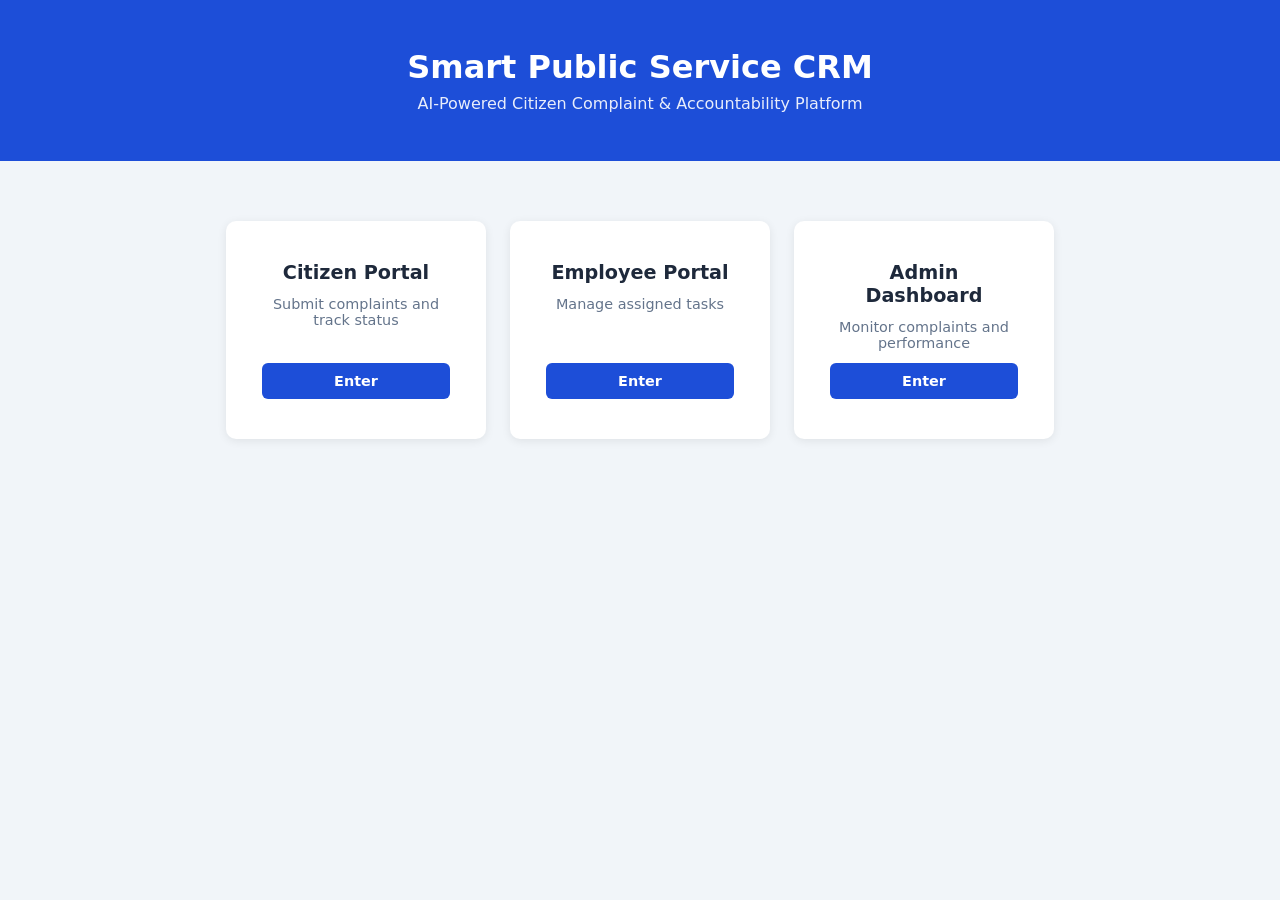
==== index.html @ bdbe7e9e "Initial commit" ====
<!DOCTYPE html>
<html lang="en">
<head>
  <meta charset="UTF-8" />
  <meta name="viewport" content="width=device-width, initial-scale=1.0"/>
  <title>Smart Public Service CRM</title>
  <link rel="stylesheet" href="css/style.css" />
</head>
<body>
  <header class="main-header">
    <h1>Smart Public Service CRM</h1>
    <p>AI-Powered Citizen Complaint &amp; Accountability Platform</p>
  </header>

  <main class="portal-selection">
    <div class="portal-card">
      <h2>Citizen Portal</h2>
      <p>Submit complaints and track status</p>
      <a href="login-citizen.html" class="btn-primary">Enter</a>
    </div>
    <div class="portal-card">
      <h2>Employee Portal</h2>
      <p>Manage assigned tasks</p>
      <a href="login-employee.html" class="btn-primary">Enter</a>
    </div>
    <div class="portal-card">
      <h2>Admin Dashboard</h2>
      <p>Monitor complaints and performance</p>
      <a href="login-admin.html" class="btn-primary">Enter</a>
    </div>
  </main>
</body>
</html>
---- css/style.css ----
/* ============================================================
   style.css — Global Styles
   Smart Public Service CRM
   ============================================================ */

*, *::before, *::after {
  box-sizing: border-box;
  margin: 0;
  padding: 0;
}

:root {
  --primary: #1d4ed8;
  --primary-dark: #1e3a8a;
  --primary-light: #dbeafe;
  --accent: #2563eb;
  --green: #059669;
  --orange: #d97706;
  --red: #dc2626;
  --text: #1e293b;
  --text-light: #64748b;
  --bg: #f1f5f9;
  --surface: #ffffff;
  --border: #e2e8f0;
  --radius: 10px;
  --shadow: 0 2px 10px rgba(0,0,0,0.08);
}

body {
  font-family: 'Segoe UI', system-ui, -apple-system, sans-serif;
  background: var(--bg);
  color: var(--text);
  font-size: 15px;
  min-height: 100vh;
}

/* ── Header ─────────────────────────────────────────── */
.main-header {
  background: var(--primary);
  color: white;
  text-align: center;
  padding: 48px 24px;
}
.main-header h1 {
  font-size: 2rem;
  font-weight: 700;
  margin-bottom: 8px;
}
.main-header p {
  font-size: 1rem;
  opacity: 0.9;
}

.page-header {
  background: var(--primary);
  color: white;
  padding: 18px 20px;
  display: flex;
  align-items: center;
  justify-content: space-between;
}
.page-header h2 {
  font-size: 1.15rem;
  font-weight: 600;
}

/* ── Portal Selection (index.html) ───────────────────── */
.portal-selection {
  display: flex;
  gap: 24px;
  justify-content: center;
  padding: 60px 40px;
  flex-wrap: wrap;
}
.portal-card {
  background: var(--surface);
  border-radius: var(--radius);
  box-shadow: var(--shadow);
  padding: 40px 36px;
  text-align: center;
  width: 260px;
  display: flex;
  flex-direction: column;
  gap: 12px;
}
.portal-card h2 {
  font-size: 1.2rem;
  font-weight: 700;
  color: var(--text);
}
.portal-card p {
  color: var(--text-light);
  font-size: 0.9rem;
  flex: 1;
}

/* ── Buttons ─────────────────────────────────────────── */
.btn-primary {
  background: var(--primary);
  color: white;
  border: none;
  padding: 10px 24px;
  border-radius: 6px;
  font-size: 0.9rem;
  font-weight: 600;
  cursor: pointer;
  text-decoration: none;
  display: inline-block;
  text-align: center;
  transition: background 0.2s;
}
.btn-primary:hover { background: var(--primary-dark); }
.btn-secondary {
  background: white;
  color: var(--primary);
  border: 1.5px solid var(--primary);
  padding: 8px 18px;
  border-radius: 6px;
  font-size: 0.85rem;
  font-weight: 600;
  cursor: pointer;
  transition: background 0.2s;
}
.btn-secondary:hover { background: var(--primary-light); }
.btn-outline {
  background: transparent;
  color: var(--red);
  border: 1.5px solid var(--red);
  padding: 10px 24px;
  border-radius: 6px;
  font-size: 0.9rem;
  font-weight: 600;
  cursor: pointer;
  margin-top: 16px;
}
.full-width { width: 100%; }

/* ── Badges ─────────────────────────────────────────── */
.badge {
  display: inline-block;
  padding: 3px 10px;
  border-radius: 20px;
  font-size: 0.72rem;
  font-weight: 700;
  text-transform: uppercase;
  letter-spacing: 0.4px;
}
.badge-resolved  { background: #d1fae5; color: #065f46; }
.badge-inprog    { background: #dbeafe; color: #1e40af; }
.badge-pending   { background: #fef9c3; color: #92400e; }
.badge-escalated { background: #fee2e2; color: #991b1b; }
.badge-critical  { background: #fee2e2; color: #991b1b; }
.badge-high      { background: #ffedd5; color: #9a3412; }
.badge-medium    { background: #fef9c3; color: #78350f; }
.badge-low       { background: #d1fae5; color: #065f46; }
.badge-available { background: #d1fae5; color: #065f46; }
.badge-busy      { background: #ffedd5; color: #9a3412; }
.badge-assigned  { background: #dbeafe; color: #1e40af; }
.badge-processing{ background: #fef9c3; color: #78350f; }

/* ── Search Bar ─────────────────────────────────────── */
.search-bar {
  width: 100%;
  padding: 12px 16px;
  border: 1.5px solid var(--border);
  border-radius: var(--radius);
  font-size: 0.95rem;
  background: var(--surface);
  color: var(--text);
  outline: none;
  transition: border-color 0.2s;
}
.search-bar:focus { border-color: var(--primary); }

/* ── Bottom Nav ─────────────────────────────────────── */
.bottom-nav {
  position: fixed;
  bottom: 0;
  left: 0;
  right: 0;
  background: var(--surface);
  border-top: 1px solid var(--border);
  display: flex;
  justify-content: space-around;
  padding: 10px 0 14px;
  z-index: 100;
}
.nav-item {
  display: flex;
  flex-direction: column;
  align-items: center;
  gap: 3px;
  text-decoration: none;
  color: var(--text-light);
  font-size: 0.72rem;
  font-weight: 500;
}
.nav-item svg {
  width: 22px;
  height: 22px;
}
.nav-item.active { color: var(--primary); }
.nav-item.active svg { stroke: var(--primary); }

/* ── Modal ───────────────────────────────────────────── */
.modal-overlay {
  position: fixed;
  inset: 0;
  background: rgba(0,0,0,0.45);
  display: flex;
  align-items: center;
  justify-content: center;
  z-index: 200;
  padding: 20px;
}
.modal-box {
  background: var(--surface);
  border-radius: 14px;
  padding: 28px;
  width: 100%;
  max-width: 480px;
  max-height: 90vh;
  overflow-y: auto;
  position: relative;
}
.modal-close {
  position: absolute;
  top: 16px; right: 16px;
  background: var(--bg);
  border: none;
  width: 28px; height: 28px;
  border-radius: 50%;
  cursor: pointer;
  font-size: 0.8rem;
  color: var(--text-light);
  font-weight: 700;
}
.modal-box h3 {
  font-size: 1.1rem;
  font-weight: 700;
  margin-bottom: 20px;
  color: var(--primary);
}

/* ── Form ────────────────────────────────────────────── */
.form-group {
  margin-bottom: 14px;
}
.form-group label {
  display: block;
  font-size: 0.82rem;
  font-weight: 600;
  color: var(--text-light);
  margin-bottom: 5px;
  text-transform: uppercase;
  letter-spacing: 0.3px;
}
.form-group input,
.form-group textarea,
.form-group select {
  width: 100%;
  padding: 10px 12px;
  border: 1.5px solid var(--border);
  border-radius: 7px;
  font-size: 0.9rem;
  color: var(--text);
  background: white;
  outline: none;
  transition: border-color 0.2s;
  font-family: inherit;
}
.form-group input:focus,
.form-group textarea:focus,
.form-group select:focus {
  border-color: var(--primary);
}

/* ── Success Message ─────────────────────────────────── */
.success-msg {
  text-align: center;
  padding: 20px 0 8px;
}
.success-msg p {
  margin-bottom: 8px;
  color: var(--text);
}
.success-msg p strong { color: var(--primary); }

/* ── Section title ───────────────────────────────────── */
.section-title {
  font-size: 1rem;
  font-weight: 700;
  color: var(--text);
  margin-bottom: 16px;
  text-align: center;
}

/* ── Alert Box ───────────────────────────────────────── */
.alert-box {
  padding: 10px 16px;
  border-radius: 8px;
  font-size: 0.88rem;
  margin-bottom: 20px;
}
.alert-box.red {
  background: #fee2e2;
  color: #991b1b;
  border: 1px solid #fca5a5;
}

/* ── Data Table ──────────────────────────────────────── */
.data-table {
  width: 100%;
  border-collapse: collapse;
  font-size: 0.88rem;
}
.data-table th {
  background: var(--bg);
  padding: 10px 12px;
  text-align: left;
  font-weight: 700;
  color: var(--text-light);
  font-size: 0.78rem;
  text-transform: uppercase;
  letter-spacing: 0.4px;
  border-bottom: 1.5px solid var(--border);
}
.data-table td {
  padding: 10px 12px;
  border-bottom: 1px solid var(--border);
  color: var(--text);
}
.data-table tr:last-child td { border-bottom: none; }
.data-table.full { width: 100%; }

/* ── Color helpers ───────────────────────────────────── */
.green  { color: var(--green); }
.orange { color: var(--orange); }
.red    { color: var(--red); }
.blue   { color: var(--primary); }
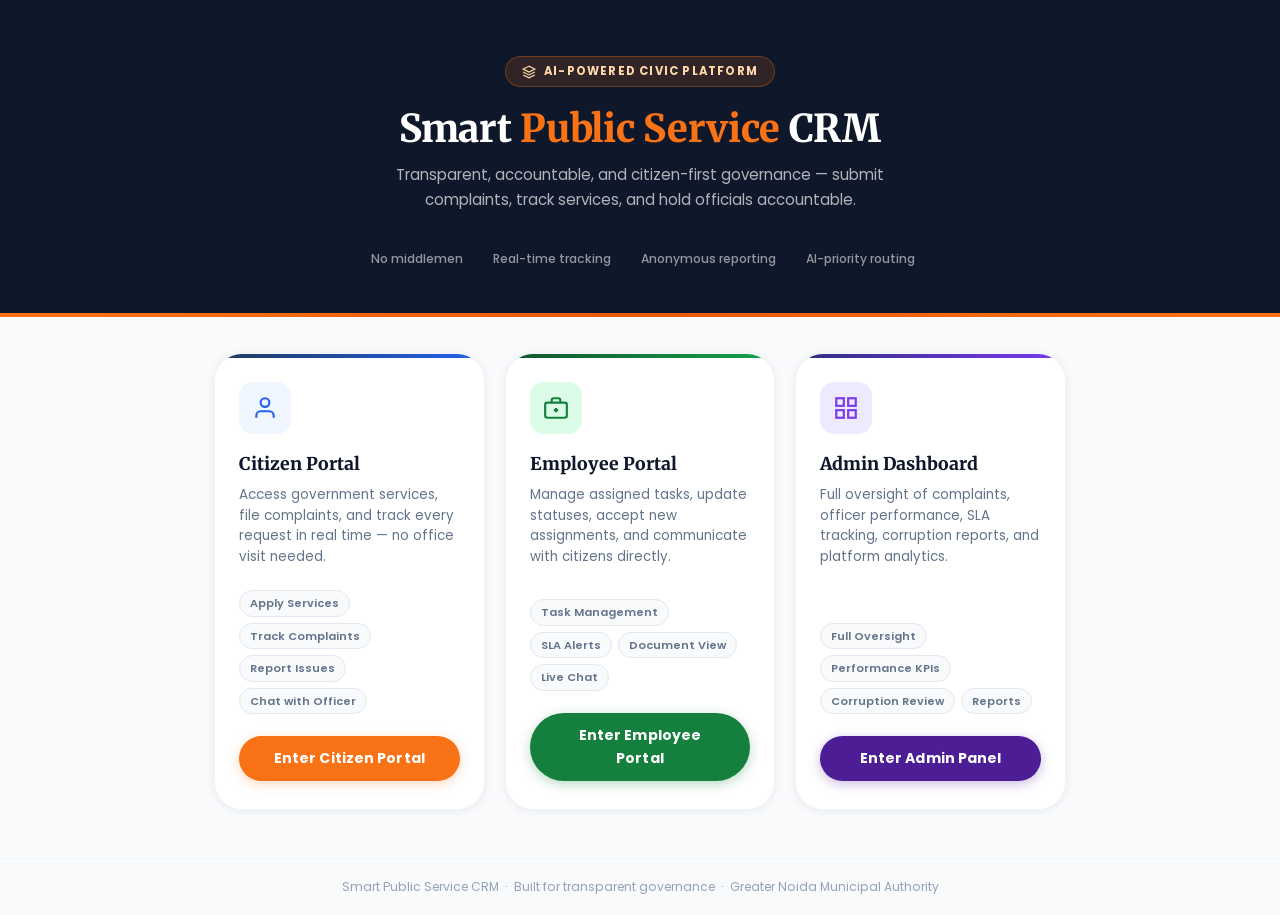
==== commit 7aeef121: "Initial commit" ====
--- a/index.html
+++ b/index.html
@@ -1,33 +1,232 @@
 <!DOCTYPE html>
 <html lang="en">
 <head>
-  <meta charset="UTF-8" />
+  <meta charset="UTF-8"/>
   <meta name="viewport" content="width=device-width, initial-scale=1.0"/>
-  <title>Smart Public Service CRM</title>
-  <link rel="stylesheet" href="css/style.css" />
+  <title>Smart Civic Service Platform</title>
+  <link rel="preconnect" href="https://fonts.googleapis.com"/>
+  <link rel="preconnect" href="https://fonts.gstatic.com" crossorigin/>
+  <link href="https://fonts.googleapis.com/css2?family=Merriweather:wght@400;700;900&family=Poppins:wght@400;500;600;700;800&display=swap" rel="stylesheet"/>
+  <link rel="stylesheet" href="css/style.css"/>
+  <style>
+    body { background: var(--bg); display: flex; flex-direction: column; min-height: 100vh; }
+
+    .index-hero {
+      background: var(--navy);
+      text-align: center;
+      padding: 56px 24px 48px;
+      position: relative;
+      overflow: hidden;
+    }
+    .index-hero::after {
+      content:'';
+      position:absolute;
+      bottom:0;left:0;right:0;height:4px;
+      background:linear-gradient(90deg,var(--saffron),var(--saffron-dark),var(--saffron));
+    }
+    .hero-badge {
+      display:inline-block;
+      background:rgba(249,115,22,.15);
+      border:1px solid rgba(249,115,22,.3);
+      color:#FED7AA;
+      padding:5px 16px;
+      border-radius:var(--r-full);
+      font-size:0.72rem;
+      font-weight:700;
+      letter-spacing:1.2px;
+      text-transform:uppercase;
+      margin-bottom:18px;
+    }
+    .index-hero h1 { font-family: 'Merriweather', Georgia, serif;
+      font-size:clamp(1.6rem,4vw,2.4rem);
+      font-weight:800;
+      color:#fff;
+      line-height:1.2;
+      margin-bottom:12px;
+      letter-spacing:-.3px;
+    }
+    .index-hero h1 span { color:var(--saffron); }
+    .index-hero p {
+      font-size:0.94rem;
+      color:rgba(255,255,255,.68);
+      max-width:520px;
+      margin:0 auto 36px;
+      line-height:1.65;
+    }
+    .trust-row {
+      display:flex;
+      align-items:center;
+      justify-content:center;
+      gap:24px;
+      flex-wrap:wrap;
+      margin-top:6px;
+    }
+    .trust-item {
+      display:flex;
+      align-items:center;
+      gap:6px;
+      font-size:0.76rem;
+      color:rgba(255,255,255,.55);
+      font-weight:500;
+    }
+    .trust-item::before {
+      content:'';
+      color:var(--saffron);
+      font-weight:800;
+    }
+
+    .portal-grid {
+      display:grid;
+      grid-template-columns:repeat(auto-fit,minmax(260px,1fr));
+      gap:20px;
+      padding:36px 24px 48px;
+      max-width:900px;
+      margin:0 auto;
+      width:100%;
+    }
+
+    .portal-card {
+      background:var(--surface);
+      border-radius:var(--r-xl);
+      border:1px solid var(--border-light);
+      box-shadow:var(--sh-sm);
+      padding:28px 24px;
+      display:flex;
+      flex-direction:column;
+      gap:0;
+      transition:all .2s;
+      position:relative;
+      overflow:hidden;
+    }
+    .portal-card:hover { box-shadow:var(--sh-lg); transform:translateY(-3px); }
+
+    .portal-card::before {
+      content:'';
+      position:absolute;
+      top:0;left:0;right:0;
+      height:4px;
+    }
+    .portal-card.citizen::before  { background:linear-gradient(90deg,#1E3A5F,#2563EB); }
+    .portal-card.employee::before { background:linear-gradient(90deg,#14532D,#16A34A); }
+    .portal-card.admin::before    { background:linear-gradient(90deg,#312E81,#7C3AED); }
+
+    .portal-icon {
+      width:52px;height:52px;
+      border-radius:var(--r-md);
+      display:flex;align-items:center;justify-content:center;
+      margin-bottom:16px;
+    }
+    .portal-icon svg { width:26px;height:26px; }
+    .citizen  .portal-icon { background:#EFF6FF; }
+    .citizen  .portal-icon svg { stroke:#2563EB; }
+    .employee .portal-icon { background:var(--green-soft); }
+    .employee .portal-icon svg { stroke:var(--green); }
+    .admin    .portal-icon { background:#EDE9FE; }
+    .admin    .portal-icon svg { stroke:#7C3AED; }
+
+    .portal-card h2 {
+      font-size:1.1rem;
+      font-weight:800;
+      color:var(--navy);
+      margin-bottom:6px;
+    }
+    .portal-card p {
+      font-size:0.84rem;
+      color:var(--text-light);
+      line-height:1.55;
+      flex:1;
+      margin-bottom:22px;
+    }
+    .portal-card .feature-chips {
+      display:flex;flex-wrap:wrap;gap:6px;margin-bottom:22px;
+    }
+    .chip {
+      background:var(--bg);
+      border:1px solid var(--border);
+      color:var(--text-light);
+      font-size:0.7rem;
+      font-weight:600;
+      padding:3px 10px;
+      border-radius:var(--r-full);
+    }
+
+    .index-footer {
+      text-align:center;
+      padding:18px;
+      font-size:0.76rem;
+      color:var(--text-muted);
+      border-top:1px solid var(--border-light);
+      margin-top:auto;
+    }
+  </style>
 </head>
 <body>
-  <header class="main-header">
-    <h1>Smart Public Service CRM</h1>
-    <p>AI-Powered Citizen Complaint &amp; Accountability Platform</p>
-  </header>
-
-  <main class="portal-selection">
-    <div class="portal-card">
+
+  <div class="index-hero">
+    <div class="hero-badge">
+          <svg width="14" height="14" viewBox="0 0 24 24" fill="none" stroke="currentColor" stroke-width="2" style="vertical-align:middle;margin-right:5px;"><path d="M12 2L2 7l10 5 10-5-10-5z"/><path d="M2 17l10 5 10-5"/><path d="M2 12l10 5 10-5"/></svg>
+          AI-Powered Civic Platform
+        </div>
+    <h1>Smart <span>Public Service</span> CRM</h1>
+    <p>Transparent, accountable, and citizen-first governance — submit complaints, track services, and hold officials accountable.</p>
+    <div class="trust-row">
+      <span class="trust-item">No middlemen</span>
+      <span class="trust-item">Real-time tracking</span>
+      <span class="trust-item">Anonymous reporting</span>
+      <span class="trust-item">AI-priority routing</span>
+    </div>
+  </div>
+
+  <div class="portal-grid">
+    <div class="portal-card citizen">
+      <div class="portal-icon">
+        <svg viewBox="0 0 24 24" fill="none" stroke="currentColor" stroke-width="2"><path d="M20 21v-2a4 4 0 0 0-4-4H8a4 4 0 0 0-4 4v2"/><circle cx="12" cy="7" r="4"/></svg>
+      </div>
       <h2>Citizen Portal</h2>
-      <p>Submit complaints and track status</p>
-      <a href="login-citizen.html" class="btn-primary">Enter</a>
-    </div>
-    <div class="portal-card">
+      <p>Access government services, file complaints, and track every request in real time — no office visit needed.</p>
+      <div class="feature-chips">
+        <span class="chip">Apply Services</span>
+        <span class="chip">Track Complaints</span>
+        <span class="chip">Report Issues</span>
+        <span class="chip">Chat with Officer</span>
+      </div>
+      <a href="login-citizen.html" class="btn-primary full-width">Enter Citizen Portal</a>
+    </div>
+
+    <div class="portal-card employee">
+      <div class="portal-icon">
+        <svg viewBox="0 0 24 24" fill="none" stroke="currentColor" stroke-width="2"><rect x="2" y="7" width="20" height="14" rx="2"/><path d="M16 7V5a2 2 0 0 0-2-2h-4a2 2 0 0 0-2 2v2"/><line x1="12" y1="12" x2="12" y2="16"/><line x1="10" y1="14" x2="14" y2="14"/></svg>
+      </div>
       <h2>Employee Portal</h2>
-      <p>Manage assigned tasks</p>
-      <a href="login-employee.html" class="btn-primary">Enter</a>
-    </div>
-    <div class="portal-card">
+      <p>Manage assigned tasks, update statuses, accept new assignments, and communicate with citizens directly.</p>
+      <div class="feature-chips">
+        <span class="chip">Task Management</span>
+        <span class="chip">SLA Alerts</span>
+        <span class="chip">Document View</span>
+        <span class="chip">Live Chat</span>
+      </div>
+      <a href="login-employee.html" class="btn-primary full-width" style="background:var(--green);box-shadow:0 3px 12px rgba(21,128,61,.3);">Enter Employee Portal</a>
+    </div>
+
+    <div class="portal-card admin">
+      <div class="portal-icon">
+        <svg viewBox="0 0 24 24" fill="none" stroke="currentColor" stroke-width="2"><rect x="3" y="3" width="7" height="7"/><rect x="14" y="3" width="7" height="7"/><rect x="14" y="14" width="7" height="7"/><rect x="3" y="14" width="7" height="7"/></svg>
+      </div>
       <h2>Admin Dashboard</h2>
-      <p>Monitor complaints and performance</p>
-      <a href="login-admin.html" class="btn-primary">Enter</a>
-    </div>
-  </main>
+      <p>Full oversight of complaints, officer performance, SLA tracking, corruption reports, and platform analytics.</p>
+      <div class="feature-chips">
+        <span class="chip">Full Oversight</span>
+        <span class="chip">Performance KPIs</span>
+        <span class="chip">Corruption Review</span>
+        <span class="chip">Reports</span>
+      </div>
+      <a href="login-admin.html" class="btn-primary full-width" style="background:#4C1D95;box-shadow:0 3px 12px rgba(76,29,149,.3);">Enter Admin Panel</a>
+    </div>
+  </div>
+
+  <div class="index-footer">
+    Smart Public Service CRM &nbsp;·&nbsp; Built for transparent governance &nbsp;·&nbsp; Greater Noida Municipal Authority
+  </div>
+
 </body>
 </html>
--- a/css/style.css
+++ b/css/style.css
@@ -1,189 +1,275 @@
 /* ============================================================
-   style.css — Global Styles
-   Smart Public Service CRM
+   style.css  —  Smart Civic Service Platform
+   Global Design System  |  Indian Civic-Tech Theme
    ============================================================ */
 
-*, *::before, *::after {
-  box-sizing: border-box;
-  margin: 0;
-  padding: 0;
-}
+@import url('https://fonts.googleapis.com/css2?family=Merriweather:wght@400;700;900&family=Poppins:wght@400;500;600;700;800&display=swap');
+
+*, *::before, *::after { box-sizing: border-box; margin: 0; padding: 0; }
 
 :root {
-  --primary: #1d4ed8;
-  --primary-dark: #1e3a8a;
-  --primary-light: #dbeafe;
-  --accent: #2563eb;
-  --green: #059669;
-  --orange: #d97706;
-  --red: #dc2626;
-  --text: #1e293b;
-  --text-light: #64748b;
-  --bg: #f1f5f9;
-  --surface: #ffffff;
-  --border: #e2e8f0;
-  --radius: 10px;
-  --shadow: 0 2px 10px rgba(0,0,0,0.08);
-}
-
+  /* Brand */
+  --saffron:       #F97316;
+  --saffron-dark:  #EA580C;
+  --saffron-soft:  #FFF7ED;
+  --saffron-muted: #FED7AA;
+
+  --green:         #15803D;
+  --green-soft:    #DCFCE7;
+  --green-muted:   #86EFAC;
+
+  --navy:          #0F172A;
+  --navy-mid:      #1E3A5F;
+
+  --red:           #DC2626;
+  --red-soft:      #FEE2E2;
+  --amber:         #D97706;
+  --amber-soft:    #FEF3C7;
+  --blue:          #2563EB;
+  --blue-soft:     #DBEAFE;
+
+  /* Neutrals */
+  --bg:            #F8FAFC;
+  --surface:       #FFFFFF;
+  --text:          #0F172A;
+  --text-mid:      #334155;
+  --text-light:    #64748B;
+  --text-muted:    #94A3B8;
+  --border:        #E2E8F0;
+  --border-light:  #F1F5F9;
+
+  /* Tokens */
+  --r-xs:   6px;
+  --r-sm:   10px;
+  --r-md:   14px;
+  --r-lg:   20px;
+  --r-xl:   28px;
+  --r-full: 9999px;
+
+  --sh-xs: 0 1px 2px rgba(15,23,42,.05);
+  --sh-sm: 0 1px 8px rgba(15,23,42,.07);
+  --sh-md: 0 4px 16px rgba(15,23,42,.09);
+  --sh-lg: 0 8px 30px rgba(15,23,42,.11);
+}
+
+
+/* ─── Typography — headings use Merriweather/Georgia ─── */
+h1, h2, h3, h4, h5, h6,
+.section-title, .login-title, .brand-label,
+.stat-number, .hero-name, .portal-card h2,
+.section-heading, .topbar-name, .task-title,
+.doc-group-name, .card-title, .emp-name,
+.announcement-title, .corruption-banner-title,
+.toast-title, .profile-name, .activity-mini-title,
+.notif-item-title, .qaction-label, .help-label {
+  font-family: 'Merriweather', Georgia, 'Times New Roman', serif;
+  font-weight: 700;
+}
+
+/* ─── Base ─────────────────────────────────────────────── */
 body {
-  font-family: 'Segoe UI', system-ui, -apple-system, sans-serif;
+  font-family: 'Poppins', Georgia, 'Times New Roman', serif;
   background: var(--bg);
   color: var(--text);
-  font-size: 15px;
+  font-size: 14.5px;
+  line-height: 1.65;
   min-height: 100vh;
-}
-
-/* ── Header ─────────────────────────────────────────── */
-.main-header {
-  background: var(--primary);
-  color: white;
-  text-align: center;
-  padding: 48px 24px;
-}
-.main-header h1 {
-  font-size: 2rem;
-  font-weight: 700;
-  margin-bottom: 8px;
-}
-.main-header p {
+  -webkit-font-smoothing: antialiased;
+}
+
+/* ─── Page Header ──────────────────────────────────────── */
+.page-header {
+  background: var(--navy);
+  color: #fff;
+  padding: 14px 20px;
+  display: flex;
+  align-items: center;
+  justify-content: space-between;
+  position: sticky;
+  top: 0;
+  z-index: 60;
+  box-shadow: 0 2px 12px rgba(15,23,42,.22);
+}
+.page-header::after {
+  content: '';
+  position: absolute;
+  bottom: 0; left: 0; right: 0;
+  height: 3px;
+  background: linear-gradient(90deg, var(--saffron), var(--saffron-dark), var(--saffron));
+}
+.page-header h2 {
   font-size: 1rem;
-  opacity: 0.9;
-}
-
-.page-header {
-  background: var(--primary);
-  color: white;
-  padding: 18px 20px;
-  display: flex;
-  align-items: center;
-  justify-content: space-between;
-}
-.page-header h2 {
-  font-size: 1.15rem;
-  font-weight: 600;
-}
-
-/* ── Portal Selection (index.html) ───────────────────── */
-.portal-selection {
-  display: flex;
-  gap: 24px;
-  justify-content: center;
-  padding: 60px 40px;
-  flex-wrap: wrap;
-}
-.portal-card {
-  background: var(--surface);
-  border-radius: var(--radius);
-  box-shadow: var(--shadow);
-  padding: 40px 36px;
-  text-align: center;
-  width: 260px;
-  display: flex;
-  flex-direction: column;
-  gap: 12px;
-}
-.portal-card h2 {
-  font-size: 1.2rem;
-  font-weight: 700;
-  color: var(--text);
-}
-.portal-card p {
-  color: var(--text-light);
-  font-size: 0.9rem;
-  flex: 1;
-}
-
-/* ── Buttons ─────────────────────────────────────────── */
+  font-weight: 700;
+  letter-spacing: -.1px;
+}
+
+/* ─── Buttons ──────────────────────────────────────────── */
 .btn-primary {
-  background: var(--primary);
-  color: white;
+  background: var(--saffron);
+  color: #fff;
   border: none;
-  padding: 10px 24px;
-  border-radius: 6px;
-  font-size: 0.9rem;
-  font-weight: 600;
+  padding: 11px 26px;
+  border-radius: var(--r-full);
+  font-size: 0.88rem;
+  font-weight: 700;
   cursor: pointer;
   text-decoration: none;
   display: inline-block;
   text-align: center;
-  transition: background 0.2s;
-}
-.btn-primary:hover { background: var(--primary-dark); }
+  font-family: inherit;
+  transition: background .18s, transform .15s, box-shadow .18s;
+  box-shadow: 0 3px 12px rgba(249,115,22,.28);
+  letter-spacing: .1px;
+}
+.btn-primary:hover  { background: var(--saffron-dark); transform: translateY(-1px); box-shadow: 0 5px 16px rgba(249,115,22,.36); }
+.btn-primary:active { transform: translateY(0); }
+
 .btn-secondary {
-  background: white;
-  color: var(--primary);
-  border: 1.5px solid var(--primary);
-  padding: 8px 18px;
-  border-radius: 6px;
-  font-size: 0.85rem;
+  background: var(--surface);
+  color: var(--text-mid);
+  border: 1.5px solid var(--border);
+  padding: 9px 20px;
+  border-radius: var(--r-full);
+  font-size: 0.86rem;
   font-weight: 600;
   cursor: pointer;
-  transition: background 0.2s;
-}
-.btn-secondary:hover { background: var(--primary-light); }
-.btn-outline {
+  font-family: inherit;
+  transition: all .18s;
+}
+.btn-secondary:hover { background: var(--border-light); border-color: #CBD5E1; }
+
+.btn-green {
+  background: var(--green);
+  color: #fff;
+  border: none;
+  padding: 9px 20px;
+  border-radius: var(--r-full);
+  font-size: 0.86rem;
+  font-weight: 700;
+  cursor: pointer;
+  font-family: inherit;
+  transition: background .18s;
+}
+.btn-green:hover { background: #166534; }
+
+.btn-danger {
+  background: var(--red);
+  color: #fff;
+  border: none;
+  padding: 9px 20px;
+  border-radius: var(--r-full);
+  font-size: 0.86rem;
+  font-weight: 700;
+  cursor: pointer;
+  font-family: inherit;
+  transition: background .18s;
+}
+.btn-danger:hover { background: #B91C1C; }
+
+.btn-ghost {
   background: transparent;
-  color: var(--red);
-  border: 1.5px solid var(--red);
-  padding: 10px 24px;
-  border-radius: 6px;
-  font-size: 0.9rem;
-  font-weight: 600;
-  cursor: pointer;
-  margin-top: 16px;
-}
-.full-width { width: 100%; }
-
-/* ── Badges ─────────────────────────────────────────── */
+  color: var(--saffron);
+  border: 1.5px solid var(--saffron);
+  padding: 9px 20px;
+  border-radius: var(--r-full);
+  font-size: 0.86rem;
+  font-weight: 700;
+  cursor: pointer;
+  font-family: inherit;
+  transition: all .18s;
+}
+.btn-ghost:hover { background: var(--saffron-soft); }
+
+.full-width { width: 100%; display: block; }
+
+/* ─── Badges ───────────────────────────────────────────── */
 .badge {
-  display: inline-block;
-  padding: 3px 10px;
-  border-radius: 20px;
-  font-size: 0.72rem;
+  display: inline-flex;
+  align-items: center;
+  gap: 3px;
+  padding: 3px 9px;
+  border-radius: var(--r-full);
+  font-size: 0.67rem;
   font-weight: 700;
   text-transform: uppercase;
-  letter-spacing: 0.4px;
-}
-.badge-resolved  { background: #d1fae5; color: #065f46; }
-.badge-inprog    { background: #dbeafe; color: #1e40af; }
-.badge-pending   { background: #fef9c3; color: #92400e; }
-.badge-escalated { background: #fee2e2; color: #991b1b; }
-.badge-critical  { background: #fee2e2; color: #991b1b; }
-.badge-high      { background: #ffedd5; color: #9a3412; }
-.badge-medium    { background: #fef9c3; color: #78350f; }
-.badge-low       { background: #d1fae5; color: #065f46; }
-.badge-available { background: #d1fae5; color: #065f46; }
-.badge-busy      { background: #ffedd5; color: #9a3412; }
-.badge-assigned  { background: #dbeafe; color: #1e40af; }
-.badge-processing{ background: #fef9c3; color: #78350f; }
-
-/* ── Search Bar ─────────────────────────────────────── */
+  letter-spacing: .4px;
+  white-space: nowrap;
+}
+.badge-resolved   { background: var(--green-soft);  color: var(--green); }
+.badge-inprog     { background: var(--blue-soft);   color: var(--blue); }
+.badge-pending    { background: var(--amber-soft);  color: var(--amber); }
+.badge-escalated  { background: var(--red-soft);    color: var(--red); }
+.badge-critical   { background: #FFE4E4;            color: #B91C1C; }
+.badge-high       { background: var(--saffron-soft);color: var(--saffron-dark); }
+.badge-medium     { background: var(--amber-soft);  color: var(--amber); }
+.badge-low        { background: var(--green-soft);  color: var(--green); }
+.badge-assigned   { background: var(--blue-soft);   color: var(--blue); }
+.badge-processing { background: var(--amber-soft);  color: var(--amber); }
+.badge-available  { background: var(--green-soft);  color: var(--green); }
+.badge-busy       { background: var(--saffron-soft);color: var(--saffron-dark); }
+
+/* ─── Search Bar ───────────────────────────────────────── */
+.search-wrap { position: relative; }
+.search-wrap svg {
+  position: absolute;
+  left: 14px;
+  top: 50%;
+  transform: translateY(-50%);
+  width: 17px; height: 17px;
+  stroke: var(--text-light);
+  pointer-events: none;
+}
 .search-bar {
   width: 100%;
-  padding: 12px 16px;
+  padding: 11px 16px 11px 42px;
   border: 1.5px solid var(--border);
-  border-radius: var(--radius);
-  font-size: 0.95rem;
+  border-radius: var(--r-full);
+  font-size: 0.9rem;
   background: var(--surface);
   color: var(--text);
   outline: none;
-  transition: border-color 0.2s;
-}
-.search-bar:focus { border-color: var(--primary); }
-
-/* ── Bottom Nav ─────────────────────────────────────── */
+  font-family: inherit;
+  transition: border-color .2s, box-shadow .2s;
+  box-shadow: var(--sh-xs);
+}
+.search-bar:focus { border-color: var(--saffron); box-shadow: 0 0 0 3px rgba(249,115,22,.1); }
+.search-bar::placeholder { color: var(--text-muted); }
+
+/* ─── Section Header ───────────────────────────────────── */
+.section-title {
+  font-size: 1rem;
+  font-weight: 700;
+  color: var(--navy);
+  margin-bottom: 14px;
+  letter-spacing: -.1px;
+}
+.section-header {
+  display: flex;
+  align-items: center;
+  justify-content: space-between;
+  margin-bottom: 12px;
+}
+.section-header .section-title { margin-bottom: 0; }
+.see-all {
+  font-size: 0.76rem;
+  font-weight: 600;
+  color: var(--saffron);
+  text-decoration: none;
+  cursor: pointer;
+}
+.see-all:hover { text-decoration: underline; }
+
+/* ─── Bottom Nav ───────────────────────────────────────── */
 .bottom-nav {
   position: fixed;
-  bottom: 0;
-  left: 0;
-  right: 0;
-  background: var(--surface);
-  border-top: 1px solid var(--border);
+  bottom: 0; left: 0; right: 0;
+  background: var(--surface);
+  border-top: 1px solid var(--border-light);
   display: flex;
   justify-content: space-around;
-  padding: 10px 0 14px;
+  padding: 8px 0 18px;
   z-index: 100;
+  box-shadow: 0 -2px 16px rgba(15,23,42,.06);
 }
 .nav-item {
   display: flex;
@@ -191,38 +277,59 @@
   align-items: center;
   gap: 3px;
   text-decoration: none;
-  color: var(--text-light);
-  font-size: 0.72rem;
-  font-weight: 500;
-}
-.nav-item svg {
-  width: 22px;
-  height: 22px;
-}
-.nav-item.active { color: var(--primary); }
-.nav-item.active svg { stroke: var(--primary); }
-
-/* ── Modal ───────────────────────────────────────────── */
+  color: var(--text-muted);
+  font-size: 0.66rem;
+  font-weight: 600;
+  padding: 4px 18px;
+  border-radius: var(--r-md);
+  transition: color .2s;
+  position: relative;
+}
+.nav-item svg { width: 22px; height: 22px; stroke: var(--text-muted); transition: stroke .2s; }
+.nav-item.active { color: var(--saffron); }
+.nav-item.active svg { stroke: var(--saffron); }
+.nav-item.active::before {
+  content: '';
+  position: absolute;
+  top: -2px; left: 50%; transform: translateX(-50%);
+  width: 24px; height: 3px;
+  background: var(--saffron);
+  border-radius: 0 0 4px 4px;
+}
+
+/* ─── Modal ────────────────────────────────────────────── */
 .modal-overlay {
   position: fixed;
   inset: 0;
-  background: rgba(0,0,0,0.45);
-  display: flex;
-  align-items: center;
+  background: rgba(15,23,42,.5);
+  backdrop-filter: blur(3px);
+  display: flex;
+  align-items: flex-end;
   justify-content: center;
   z-index: 200;
-  padding: 20px;
-}
+}
+@media (min-width:520px) { .modal-overlay { align-items: center; padding: 20px; } }
+
 .modal-box {
   background: var(--surface);
-  border-radius: 14px;
-  padding: 28px;
+  border-radius: var(--r-xl) var(--r-xl) 0 0;
+  padding: 6px 22px 30px;
   width: 100%;
   max-width: 480px;
-  max-height: 90vh;
+  max-height: 92vh;
   overflow-y: auto;
   position: relative;
 }
+@media (min-width:520px) { .modal-box { border-radius: var(--r-xl); padding-top: 24px; } }
+
+.modal-handle {
+  width: 36px; height: 4px;
+  background: var(--border);
+  border-radius: var(--r-full);
+  margin: 10px auto 16px;
+}
+@media (min-width:520px) { .modal-handle { display: none; } }
+
 .modal-close {
   position: absolute;
   top: 16px; right: 16px;
@@ -231,110 +338,116 @@
   width: 28px; height: 28px;
   border-radius: 50%;
   cursor: pointer;
-  font-size: 0.8rem;
+  font-size: 0.78rem;
   color: var(--text-light);
-  font-weight: 700;
-}
+  font-weight: 800;
+  display: flex;
+  align-items: center;
+  justify-content: center;
+  transition: background .15s;
+}
+.modal-close:hover { background: var(--border); }
 .modal-box h3 {
-  font-size: 1.1rem;
-  font-weight: 700;
-  margin-bottom: 20px;
-  color: var(--primary);
-}
-
-/* ── Form ────────────────────────────────────────────── */
-.form-group {
-  margin-bottom: 14px;
-}
+  font-size: 1.05rem;
+  font-weight: 700;
+  color: var(--navy);
+  margin-bottom: 18px;
+}
+
+/* ─── Forms ────────────────────────────────────────────── */
+.form-group { margin-bottom: 14px; }
 .form-group label {
   display: block;
-  font-size: 0.82rem;
-  font-weight: 600;
-  color: var(--text-light);
+  font-size: 0.72rem;
+  font-weight: 700;
+  color: var(--text-mid);
   margin-bottom: 5px;
   text-transform: uppercase;
-  letter-spacing: 0.3px;
+  letter-spacing: .5px;
 }
 .form-group input,
 .form-group textarea,
 .form-group select {
   width: 100%;
-  padding: 10px 12px;
+  padding: 10px 13px;
   border: 1.5px solid var(--border);
-  border-radius: 7px;
+  border-radius: var(--r-sm);
   font-size: 0.9rem;
   color: var(--text);
-  background: white;
+  background: var(--surface);
   outline: none;
-  transition: border-color 0.2s;
-  font-family: inherit;
+  font-family: inherit;
+  transition: border-color .18s, box-shadow .18s;
 }
 .form-group input:focus,
 .form-group textarea:focus,
 .form-group select:focus {
-  border-color: var(--primary);
-}
-
-/* ── Success Message ─────────────────────────────────── */
-.success-msg {
-  text-align: center;
-  padding: 20px 0 8px;
-}
-.success-msg p {
-  margin-bottom: 8px;
-  color: var(--text);
-}
-.success-msg p strong { color: var(--primary); }
-
-/* ── Section title ───────────────────────────────────── */
-.section-title {
-  font-size: 1rem;
-  font-weight: 700;
-  color: var(--text);
-  margin-bottom: 16px;
-  text-align: center;
-}
-
-/* ── Alert Box ───────────────────────────────────────── */
-.alert-box {
-  padding: 10px 16px;
-  border-radius: 8px;
-  font-size: 0.88rem;
-  margin-bottom: 20px;
-}
-.alert-box.red {
-  background: #fee2e2;
-  color: #991b1b;
-  border: 1px solid #fca5a5;
-}
-
-/* ── Data Table ──────────────────────────────────────── */
-.data-table {
-  width: 100%;
-  border-collapse: collapse;
-  font-size: 0.88rem;
-}
+  border-color: var(--saffron);
+  box-shadow: 0 0 0 3px rgba(249,115,22,.1);
+}
+.form-group input::placeholder,
+.form-group textarea::placeholder { color: var(--text-muted); font-size: .88rem; }
+.form-group textarea { resize: vertical; min-height: 88px; }
+
+/* ─── Success Message ──────────────────────────────────── */
+.success-msg { text-align: center; padding: 20px 0 6px; }
+.success-msg p { margin-bottom: 8px; color: var(--text-mid); font-size: .9rem; }
+.success-msg p strong { color: var(--navy); font-weight: 700; }
+.success-icon { display: flex; justify-content: center; margin-bottom: 10px; }
+
+/* ─── Alert Box ────────────────────────────────────────── */
+.alert-box { padding: 11px 14px; border-radius: var(--r-sm); font-size: 0.86rem; margin-bottom: 16px; font-weight: 500; }
+.alert-box.red   { background: var(--red-soft);  color: var(--red);   border: 1px solid #FECACA; }
+.alert-box.green { background: var(--green-soft); color: var(--green); border: 1px solid var(--green-muted); }
+
+/* ─── Data Table ───────────────────────────────────────── */
+.data-table { width: 100%; border-collapse: collapse; font-size: 0.86rem; }
 .data-table th {
   background: var(--bg);
-  padding: 10px 12px;
+  padding: 9px 13px;
   text-align: left;
   font-weight: 700;
   color: var(--text-light);
-  font-size: 0.78rem;
+  font-size: 0.72rem;
   text-transform: uppercase;
-  letter-spacing: 0.4px;
+  letter-spacing: .5px;
   border-bottom: 1.5px solid var(--border);
 }
-.data-table td {
-  padding: 10px 12px;
-  border-bottom: 1px solid var(--border);
-  color: var(--text);
-}
+.data-table td { padding: 10px 13px; border-bottom: 1px solid var(--border-light); color: var(--text-mid); }
 .data-table tr:last-child td { border-bottom: none; }
-.data-table.full { width: 100%; }
-
-/* ── Color helpers ───────────────────────────────────── */
-.green  { color: var(--green); }
-.orange { color: var(--orange); }
-.red    { color: var(--red); }
-.blue   { color: var(--primary); }
+.data-table tr:hover td { background: #FAFBFC; }
+
+/* ─── Card ─────────────────────────────────────────────── */
+.card {
+  background: var(--surface);
+  border-radius: var(--r-md);
+  border: 1px solid var(--border-light);
+  box-shadow: var(--sh-sm);
+}
+
+/* ─── Chat link btn ─────────────────────────────────────── */
+.chat-link-btn {
+  display: inline-flex;
+  align-items: center;
+  gap: 4px;
+  background: var(--saffron-soft);
+  border: 1px solid var(--saffron-muted);
+  color: var(--saffron-dark);
+  padding: 3px 9px;
+  border-radius: var(--r-full);
+  font-size: 0.7rem;
+  font-weight: 700;
+  text-decoration: none;
+  transition: background .15s;
+}
+.chat-link-btn:hover { background: var(--saffron-muted); }
+
+/* ─── Utils ─────────────────────────────────────────────── */
+.text-green   { color: var(--green); }
+.text-red     { color: var(--red); }
+.text-amber   { color: var(--amber); }
+.text-saffron { color: var(--saffron); }
+.text-navy    { color: var(--navy); }
+.text-muted   { color: var(--text-light); font-size: .82rem; }
+.fw-700 { font-weight: 700; }
+.fw-800 { font-weight: 800; }
